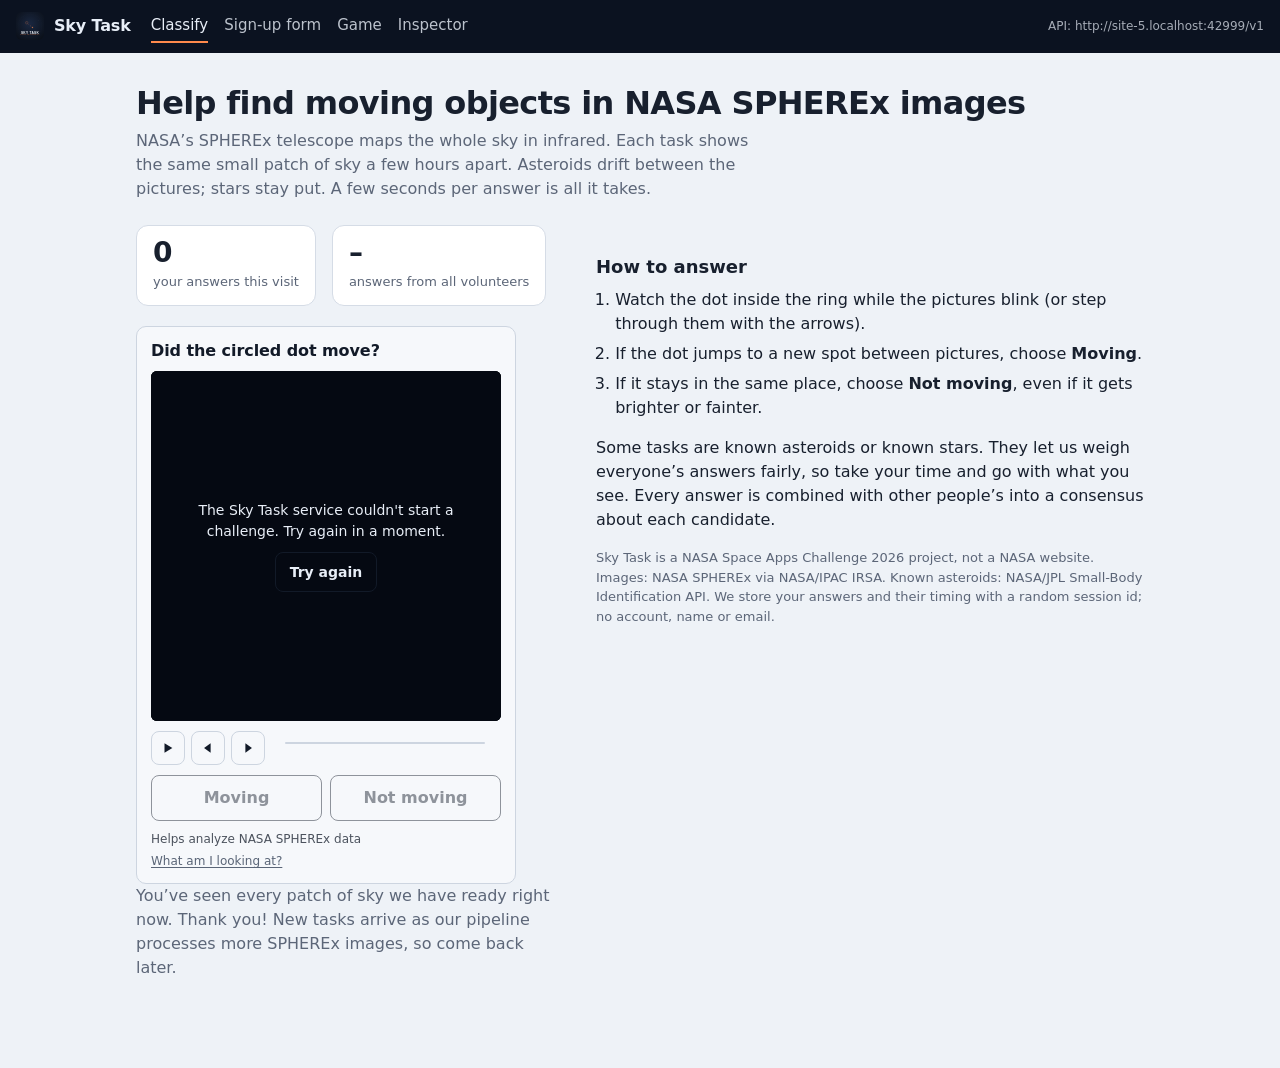
==== explorer/classify.html @ 33190447 "Card #4: tasks and answers in Firestore + private bucket, PC sync script, /v1/stats, classify page -" ====
<!doctype html>
<html lang="en">
<head>
<meta charset="utf-8">
<meta name="viewport" content="width=device-width, initial-scale=1">
<title>Sky Task: classify</title>
<meta name="description" content="Help spot moving objects in NASA SPHEREx infrared images, a few seconds at a time.">
<link rel="icon" href="assets/sky-task-logo.svg">
<link rel="stylesheet" href="assets/site.css">
<script src="/widget/sky-task.js" defer></script>
<style>
  .cgrid { display: grid; grid-template-columns: minmax(0, 420px) minmax(0, 1fr); gap: 40px; align-items: start; }
  @media (max-width: 820px) { .cgrid { grid-template-columns: minmax(0, 1fr); } }
  .cgrid > * { min-width: 0; }
  .tally { display: flex; gap: 16px; flex-wrap: wrap; margin: 0 0 20px; }
  .tally div { background: var(--paper); border: 1px solid var(--line); border-radius: 12px; padding: 12px 16px; min-width: 150px; }
  .tally b { display: block; font-size: 1.75rem; line-height: 1.1; }
  .tally span { font-size: .8125rem; color: var(--muted); }
  .how ol { padding-left: 1.2em; margin: 8px 0 16px; }
  .how li { margin: 6px 0; }
  .fine { font-size: .8125rem; color: var(--muted); }
  #slot { min-height: 420px; }
</style>
</head>
<body>
<header class="topbar">
  <a class="brand" href="classify.html"><img src="assets/sky-task-logo.svg" alt="">Sky Task</a>
  <nav aria-label="Pages">
    <a href="classify.html" aria-current="page">Classify</a>
    <a href="./">Sign-up form</a>
    <a href="game.html">Game</a>
    <a href="inspector.html">Inspector</a>
  </nav>
  <span class="api">API: <span data-api-label></span></span>
</header>

<main class="wrap">
  <h1>Help find moving objects in NASA SPHEREx images</h1>
  <p class="lede">NASA’s SPHEREx telescope maps the whole sky in infrared. Each task shows the same small patch of sky a few hours apart. Asteroids drift between the pictures; stars stay put. A few seconds per answer is all it takes.</p>

  <div class="cgrid">
    <div>
      <div class="tally" aria-live="polite">
        <div><b id="mine">0</b><span>your answers this visit</span></div>
        <div><b id="all">–</b><span>answers from all volunteers</span></div>
      </div>
      <div id="slot"></div>
    </div>
    <div class="how">
      <h2>How to answer</h2>
      <ol>
        <li>Watch the dot inside the ring while the pictures blink (or step through them with the arrows).</li>
        <li>If the dot jumps to a new spot between pictures, choose <b>Moving</b>.</li>
        <li>If it stays in the same place, choose <b>Not moving</b>, even if it gets brighter or fainter.</li>
      </ol>
      <p>Some tasks are known asteroids or known stars. They let us weigh everyone’s answers fairly, so take your time and go with what you see. Every answer is combined with other people’s into a consensus about each candidate.</p>
      <p class="fine">Sky Task is a NASA Space Apps Challenge 2026 project, not a NASA website. Images: NASA SPHEREx via NASA/IPAC IRSA. Known asteroids: NASA/JPL Small-Body Identification API. We store your answers and their timing with a random session id; no account, name or email.</p>
    </div>
  </div>
</main>

<script src="assets/config.js"></script>
<script>
  (function () {
    var slot = document.getElementById("slot"), mine = document.getElementById("mine"), all = document.getElementById("all");
    var count = 0;
    try { count = parseInt(sessionStorage.getItem("skytask-mine") || "0", 10) || 0; } catch (e) {}
    mine.textContent = count;
    function stats() {
      fetch(window.SKYTASK_API + "/stats").then(function (r) { return r.ok ? r.json() : null; })
        .then(function (s) { if (s && typeof s.answers === "number") all.textContent = s.answers.toLocaleString(); })
        .catch(function () {});
    }
    function next() {
      var w = document.createElement("sky-task");
      w.setAttribute("site-key", "demo");
      w.setAttribute("count", "3");
      w.setAttribute("result", "none");
      w.setAttribute("api", window.SKYTASK_API);
      w.addEventListener("sky-task-result", function () {
        count += 3; mine.textContent = count;
        try { sessionStorage.setItem("skytask-mine", String(count)); } catch (e) {}
        setTimeout(function () { stats(); slot.replaceChildren(); next(); }, 1200);
      });
      w.addEventListener("sky-task-error", function () {
        var p = document.createElement("p");
        p.className = "lede";
        p.textContent = "You’ve seen every patch of sky we have ready right now. Thank you! New tasks arrive as our pipeline processes more SPHEREx images, so come back later.";
        setTimeout(function () { if (!slot.querySelector("p")) slot.appendChild(p); }, 400);
      });
      slot.appendChild(w);
    }
    next(); stats();
  })();
</script>
</body>
</html>
---- explorer/assets/site.css ----
/* Shared styles for the Sky Task demo pages (not used by the widget, which carries its own). */
:root {
  --night: #0B1220;
  --night-2: #16223A;
  --star: #E8EEF7;
  --ir: #FF8A4C;
  --ink: #18202E;
  --muted: #5C6678;
  --line: #D5DCE6;
  --paper: #FFFFFF;
  --page: #EEF2F7;
  --font: ui-sans-serif, system-ui, -apple-system, "Segoe UI", Roboto, "Helvetica Neue", Arial, sans-serif;
}
@media (prefers-color-scheme: dark) {
  :root:not([data-theme="light"]) { --ink: #E8EEF7; --muted: #9AA6B8; --line: #2B374A; --paper: #131C2C; --page: #0B1220; }
}
:root[data-theme="dark"] { --ink: #E8EEF7; --muted: #9AA6B8; --line: #2B374A; --paper: #131C2C; --page: #0B1220; }

* { box-sizing: border-box; }
html { -webkit-text-size-adjust: 100%; }
body { margin: 0; font-family: var(--font); color: var(--ink); background: var(--page); line-height: 1.5; }
a { color: inherit; }

.topbar {
  display: flex; align-items: center; gap: 12px 20px; flex-wrap: wrap;
  padding: 10px 16px; background: var(--night); color: var(--star);
}
.brand { display: flex; align-items: center; gap: 10px; font-weight: 700; text-decoration: none; letter-spacing: -0.01em; }
.brand img { width: 28px; height: 28px; border-radius: 6px; }
.topbar nav { display: flex; gap: 4px 16px; flex-wrap: wrap; font-size: .9375rem; }
.topbar nav a { text-decoration: none; opacity: .8; padding: 4px 0; border-bottom: 2px solid transparent; }
.topbar nav a:hover { opacity: 1; }
.topbar nav a[aria-current="page"] { opacity: 1; border-bottom-color: var(--ir); }
.topbar .api { margin-left: auto; font-size: .75rem; opacity: .7; overflow-wrap: anywhere; }

.wrap { max-width: 1040px; margin: 0 auto; padding: 32px 16px 64px; }
h1 { font-size: clamp(1.5rem, 4vw, 2rem); line-height: 1.15; letter-spacing: -0.02em; margin: 0 0 8px; }
h2 { font-size: 1.125rem; margin: 28px 0 8px; }
.lede { color: var(--muted); max-width: 62ch; margin: 0 0 24px; }
.demo-note { font-size: .8125rem; color: var(--muted); }

:focus-visible { outline: 2px solid var(--ir); outline-offset: 2px; }
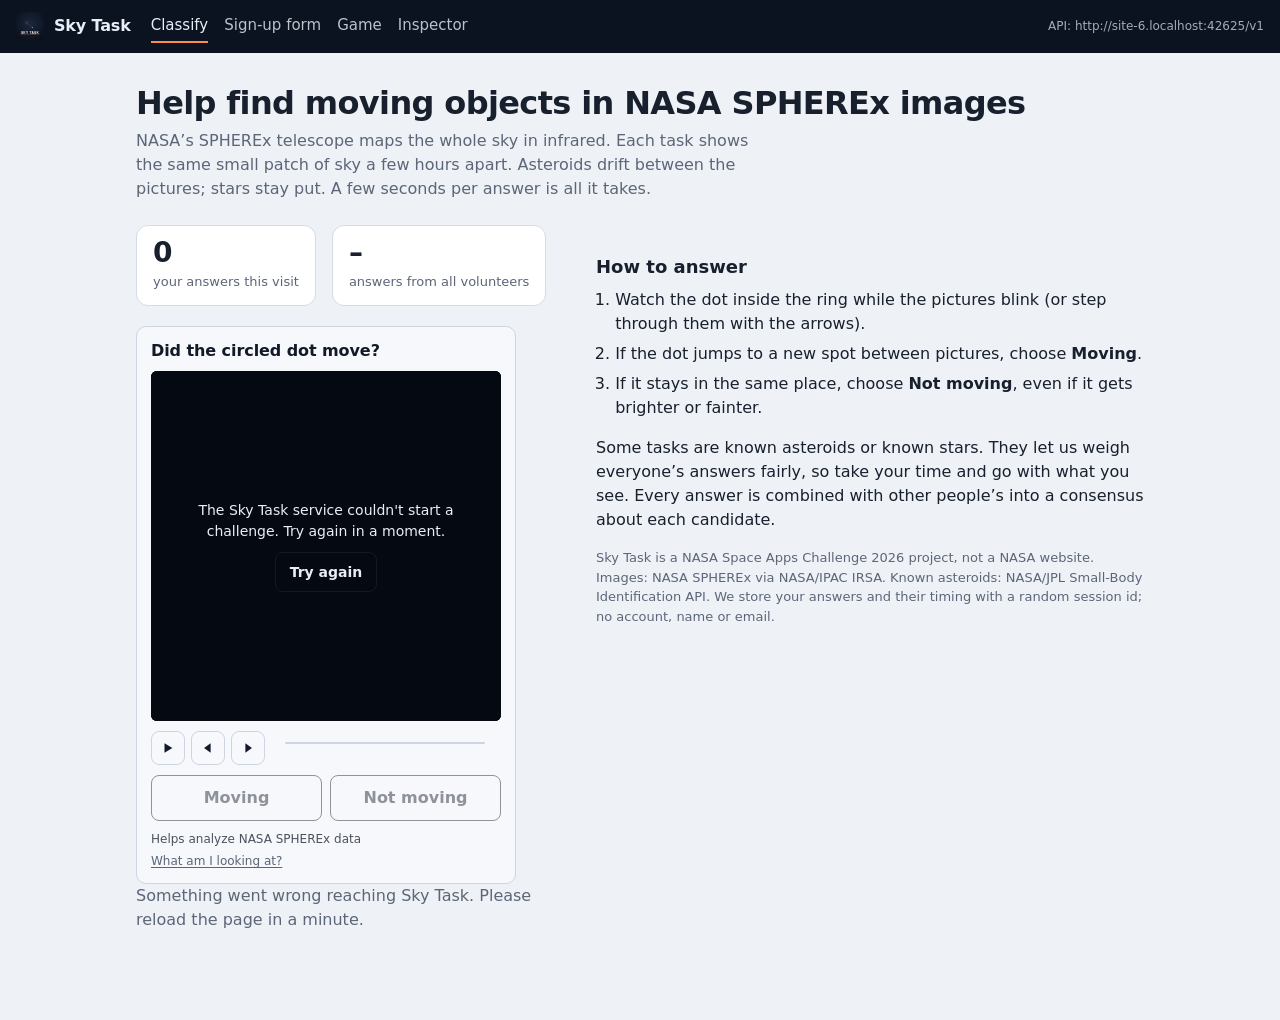
==== commit 931e865e: "Card #4: reviewer fixes - /v1/stats public total only (no holdout oracle), fail-fast Firestore on se" ====
--- a/explorer/classify.html
+++ b/explorer/classify.html
@@ -78,14 +78,18 @@
       w.setAttribute("result", "none");
       w.setAttribute("api", window.SKYTASK_API);
       w.addEventListener("sky-task-result", function () {
-        count += 3; mine.textContent = count;
+        count += parseInt(w.getAttribute("count"), 10) || 0; mine.textContent = count;
         try { sessionStorage.setItem("skytask-mine", String(count)); } catch (e) {}
         setTimeout(function () { stats(); slot.replaceChildren(); next(); }, 1200);
       });
-      w.addEventListener("sky-task-error", function () {
+      w.addEventListener("sky-task-error", function (e) {
+        var d = (e && e.detail) || {}, msg = String(d.code || d.error || d.status || "");
+        var done = msg.indexOf("503") >= 0 || msg.indexOf("no_tasks") >= 0 || msg.indexOf("not_enough") >= 0;
         var p = document.createElement("p");
         p.className = "lede";
-        p.textContent = "You’ve seen every patch of sky we have ready right now. Thank you! New tasks arrive as our pipeline processes more SPHEREx images, so come back later.";
+        p.textContent = done
+          ? "You’ve seen every patch of sky we have ready right now. Thank you! New tasks arrive as our pipeline processes more SPHEREx images, so come back later."
+          : "Something went wrong reaching Sky Task. Please reload the page in a minute.";
         setTimeout(function () { if (!slot.querySelector("p")) slot.appendChild(p); }, 400);
       });
       slot.appendChild(w);
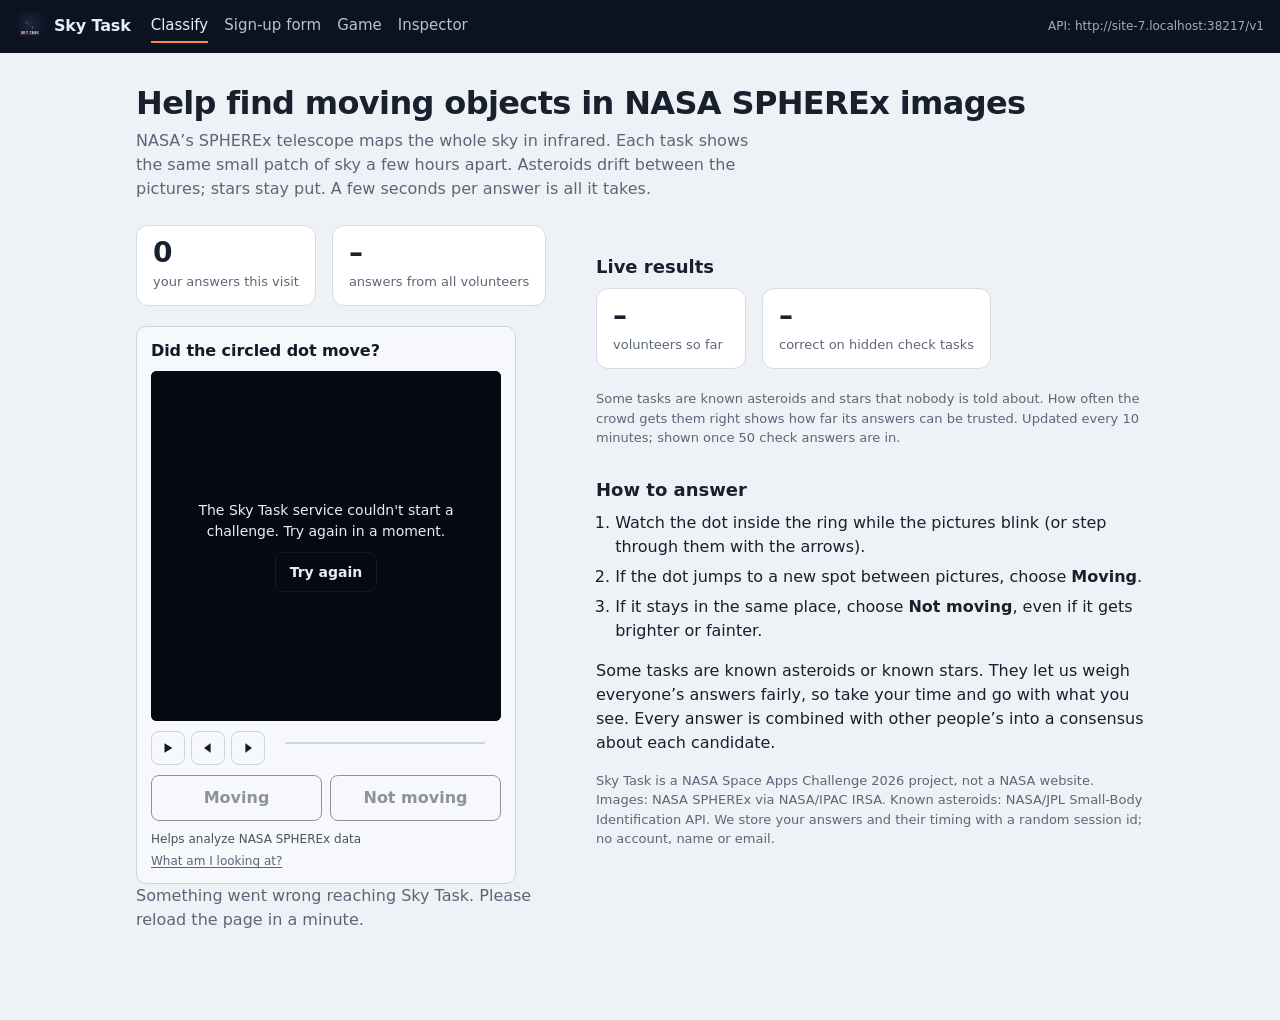
==== commit d624b244: "WIP live results: /v1/stats volunteers + delayed holdout accuracy, classify page panel (not deployed" ====
--- a/explorer/classify.html
+++ b/explorer/classify.html
@@ -47,6 +47,12 @@
       <div id="slot"></div>
     </div>
     <div class="how">
+      <h2>Live results</h2>
+      <div class="tally">
+        <div><b id="vols">–</b><span>volunteers so far</span></div>
+        <div><b id="acc">–</b><span>correct on hidden check tasks</span></div>
+      </div>
+      <p class="fine" id="accnote">Some tasks are known asteroids and stars that nobody is told about. How often the crowd gets them right shows how far its answers can be trusted. Updated every 10 minutes; shown once 50 check answers are in.</p>
       <h2>How to answer</h2>
       <ol>
         <li>Watch the dot inside the ring while the pictures blink (or step through them with the arrows).</li>
@@ -68,7 +74,12 @@
     mine.textContent = count;
     function stats() {
       fetch(window.SKYTASK_API + "/stats").then(function (r) { return r.ok ? r.json() : null; })
-        .then(function (s) { if (s && typeof s.answers === "number") all.textContent = s.answers.toLocaleString(); })
+        .then(function (s) {
+          if (!s) return;
+          if (typeof s.answers === "number") all.textContent = s.answers.toLocaleString();
+          if (typeof s.volunteers === "number") document.getElementById("vols").textContent = s.volunteers.toLocaleString();
+          document.getElementById("acc").textContent = typeof s.holdout_accuracy_pct === "number" ? s.holdout_accuracy_pct + "%" : "soon";
+        })
         .catch(function () {});
     }
     function next() {
@@ -94,7 +105,7 @@
       });
       slot.appendChild(w);
     }
-    next(); stats();
+    next(); stats(); setInterval(stats, 60000);
   })();
 </script>
 </body>
